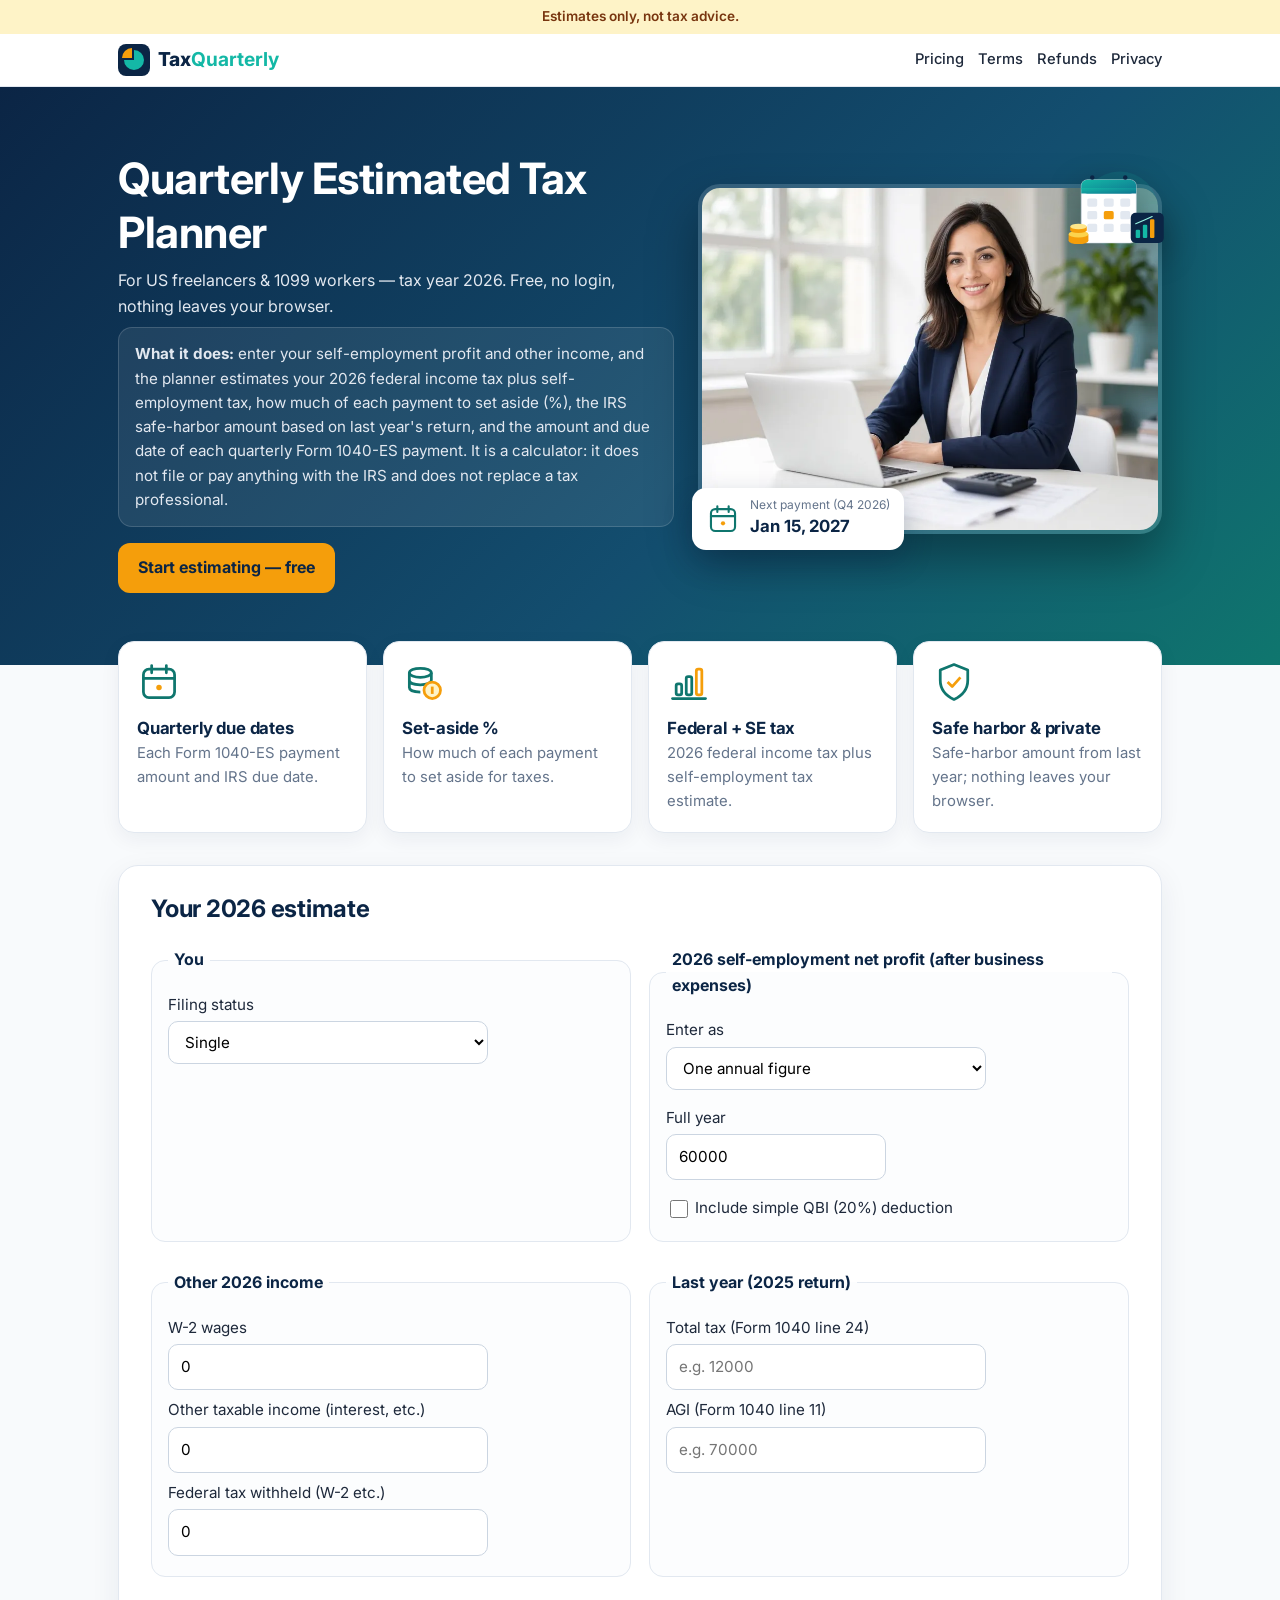
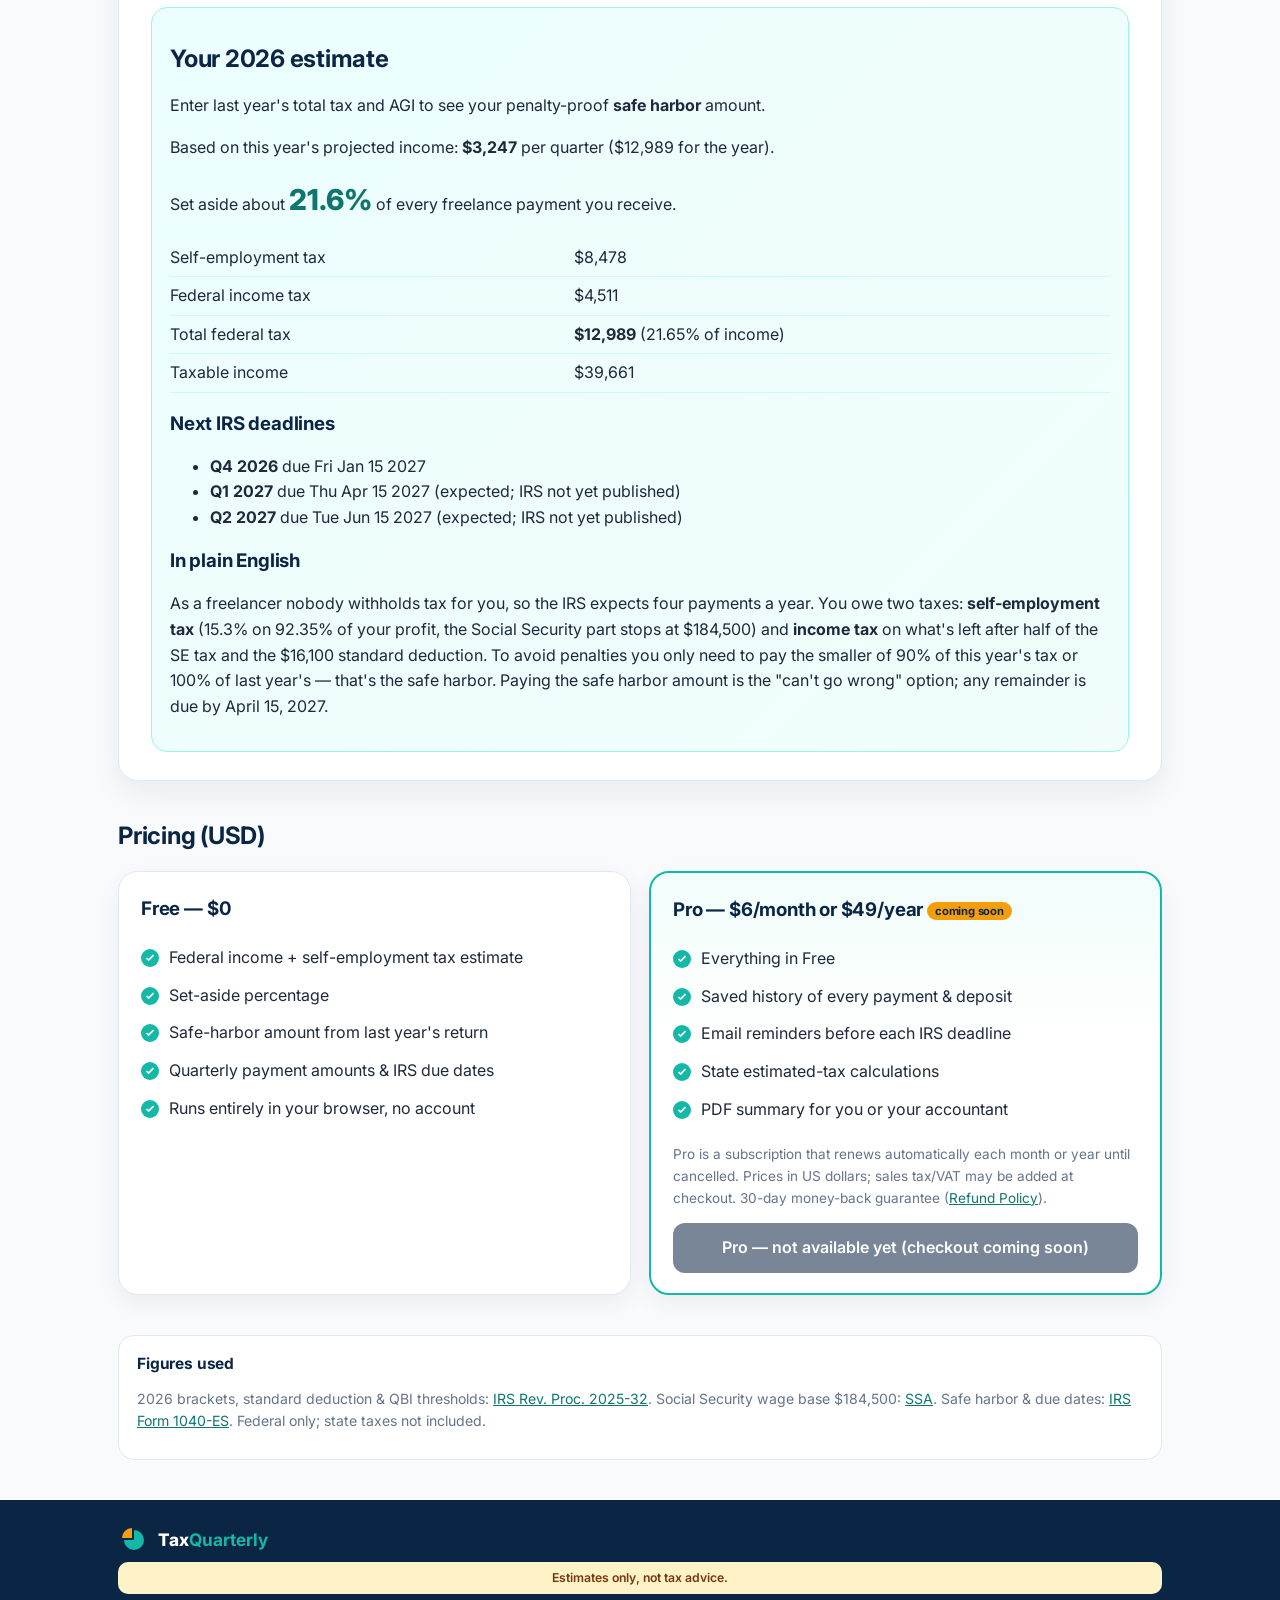
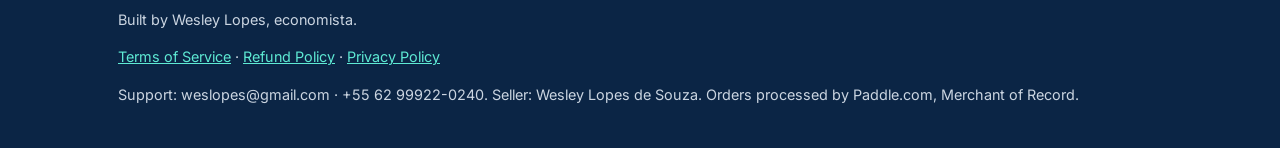
==== index.html @ a762ede9 "Publish Tax Quarterly site" ====
<!doctype html><html lang="en"><head><meta charset="utf-8"><meta name="viewport" content="width=device-width,initial-scale=1">
<title>Quarterly Estimated Tax Planner for Freelancers (2026)</title><link rel="icon" href="assets/favicon.svg" type="image/svg+xml"><link rel="preconnect" href="https://fonts.googleapis.com"><link href="https://fonts.googleapis.com/css2?family=Inter:wght@400;500;600;700;800&display=swap" rel="stylesheet"><link rel="stylesheet" href="style.css"></head><body>
<div class="disclaimer">Estimates only, not tax advice.</div>
<header class="site-head"><div class="wrap"><a class="brand" href="index.html"><img src="assets/logo.svg" alt="" width="32" height="32"><span>Tax<b>Quarterly</b></span></a><nav class="topnav"><a href="#pricing">Pricing</a><a href="terms.html">Terms</a><a href="refund.html">Refunds</a><a href="privacy.html">Privacy</a></nav></div></header>
<section class="hero"><div class="wrap"><div><h1>Quarterly Estimated Tax Planner</h1><p>For US freelancers &amp; 1099 workers — tax year 2026. Free, no login, nothing leaves your browser.</p>
<p class="what"><strong>What it does:</strong> enter your self-employment profit and other income, and the planner estimates your 2026 federal income tax plus self-employment tax, how much of each payment to set aside (%), the IRS safe-harbor amount based on last year's return, and the amount and due date of each quarterly Form 1040-ES payment. It is a calculator: it does not file or pay anything with the IRS and does not replace a tax professional.</p><a class="cta" href="#f">Start estimating — free</a></div><figure class="hero-media"><img class="photo" src="assets/hero-photo.webp" width="900" height="675" alt="Professional at a desk with a laptop and calculator planning quarterly taxes">
<div class="float-card"><img src="assets/i-calendar.svg" alt=""><div><small>Next payment (Q4 2026)</small><strong>Jan 15, 2027</strong></div></div>
<img class="mini" src="assets/hero.svg" alt=""></figure></div></section>
<div class="wrap"><div class="features">
<div class="feat"><img src="assets/i-calendar.svg" alt=""><h3>Quarterly due dates</h3><p>Each Form 1040-ES payment amount and IRS due date.</p></div>
<div class="feat"><img src="assets/i-coins.svg" alt=""><h3>Set-aside %</h3><p>How much of each payment to set aside for taxes.</p></div>
<div class="feat"><img src="assets/i-chart.svg" alt=""><h3>Federal + SE tax</h3><p>2026 federal income tax plus self-employment tax estimate.</p></div>
<div class="feat"><img src="assets/i-shield.svg" alt=""><h3>Safe harbor &amp; private</h3><p>Safe-harbor amount from last year; nothing leaves your browser.</p></div>
</div>
<main>
<div class="card"><h2 class="section-title" style="margin-top:0">Your 2026 estimate</h2>
<form id="f">
 <fieldset><legend>You</legend>
  <label>Filing status <select name="status"><option value="single">Single</option><option value="mfj">Married filing jointly</option><option value="mfs">Married filing separately</option><option value="hoh">Head of household</option></select></label>
 </fieldset>
 <fieldset><legend>2026 self-employment net profit (after business expenses)</legend>
  <label>Enter as <select name="mode"><option value="annual">One annual figure</option><option value="quarterly">By quarter</option><option value="monthly">By month</option></select></label>
  <div id="periods"></div>
  <label><input type="checkbox" name="useQbi"> Include simple QBI (20%) deduction</label>
 </fieldset>
 <fieldset><legend>Other 2026 income</legend>
  <label>W-2 wages <input name="w2Wages" type="number" min="0" value="0"></label>
  <label>Other taxable income (interest, etc.) <input name="otherIncome" type="number" min="0" value="0"></label>
  <label>Federal tax withheld (W-2 etc.) <input name="withholding" type="number" min="0" value="0"></label>
 </fieldset>
 <fieldset><legend>Last year (2025 return)</legend>
  <label>Total tax (Form 1040 line 24) <input name="priorYearTax" type="number" min="0" placeholder="e.g. 12000"></label>
  <label>AGI (Form 1040 line 11) <input name="priorYearAgi" type="number" min="0" placeholder="e.g. 70000"></label>
 </fieldset>
</form>
<section id="out" aria-live="polite"></section></div>
<section class="pro" id="pricing"><h2>Pricing (USD)</h2>
 <div class="plans"><div class="plan"><h3>Free — $0</h3><ul><li>Federal income + self-employment tax estimate</li><li>Set-aside percentage</li><li>Safe-harbor amount from last year's return</li><li>Quarterly payment amounts &amp; IRS due dates</li><li>Runs entirely in your browser, no account</li></ul></div>
 <div class="plan featured"><h3>Pro — $6/month or $49/year <span class="soon">coming soon</span></h3><ul><li>Everything in Free</li><li>Saved history of every payment &amp; deposit</li><li>Email reminders before each IRS deadline</li><li>State estimated-tax calculations</li><li>PDF summary for you or your accountant</li></ul>
 <p class="fine">Pro is a subscription that renews automatically each month or year until cancelled. Prices in US dollars; sales tax/VAT may be added at checkout. 30-day money-back guarantee (<a href="refund.html">Refund Policy</a>).</p>
 <button disabled aria-disabled="true">Pro — not available yet (checkout coming soon)</button></div></div></section>
<section class="sources"><h2>Figures used</h2><p>2026 brackets, standard deduction &amp; QBI thresholds: <a href="https://www.irs.gov/pub/irs-drop/rp-25-32.pdf">IRS Rev. Proc. 2025-32</a>. Social Security wage base $184,500: <a href="https://www.ssa.gov/news/en/cola/factsheets/2026.html">SSA</a>. Safe harbor &amp; due dates: <a href="https://www.irs.gov/pub/irs-pdf/f1040es.pdf">IRS Form 1040-ES</a>. Federal only; state taxes not included.</p></section>
</main></div>
<footer><div class="wrap"><a class="brand" href="index.html"><img src="assets/logo.svg" alt="" width="32" height="32"><span>Tax<b>Quarterly</b></span></a><div class="disclaimer">Estimates only, not tax advice.</div><p>Built by Wesley Lopes, economista.</p>
<p class="links"><a href="terms.html">Terms of Service</a> · <a href="refund.html">Refund Policy</a> · <a href="privacy.html">Privacy Policy</a></p>
<p>Support: weslopes@gmail.com · +55 62 99922-0240. Seller: Wesley Lopes de Souza. Orders processed by Paddle.com, Merchant of Record.</p></div></footer>
<script type="module" src="src/ui.js"></script></body></html>
---- style.css ----
:root{--navy:#0b2545;--teal:#0f766e;--teal2:#14b8a6;--amber:#f59e0b;--ink:#1e293b;--mut:#64748b;--line:#e2e8f0;--bg:#f8fafc}
*{box-sizing:border-box}html{scroll-behavior:smooth}
body{margin:0;font-family:Inter,system-ui,-apple-system,"Segoe UI",Roboto,sans-serif;color:var(--ink);background:var(--bg);line-height:1.6;font-size:16px}
a{color:var(--teal)}h1,h2,h3{color:var(--navy);line-height:1.25;letter-spacing:-.01em}
.wrap{max-width:1080px;margin:0 auto;padding:0 18px}
.disclaimer{background:#fef3c7;color:#78350f;text-align:center;font-weight:600;font-size:.85em;padding:6px 12px}
.site-head{background:#fff;border-bottom:1px solid var(--line);position:sticky;top:0;z-index:10}
.site-head .wrap{display:flex;align-items:center;justify-content:space-between;gap:12px;flex-wrap:wrap;padding-top:10px;padding-bottom:10px}
.brand{display:flex;align-items:center;gap:8px;font-weight:800;font-size:1.2em;color:var(--navy);text-decoration:none}.brand img{width:32px;height:32px}.brand b{color:var(--teal2)}
.topnav{display:flex;flex-wrap:wrap;gap:4px 14px;font-size:.92em}.topnav a{color:var(--ink);text-decoration:none;font-weight:500}.topnav a:hover{color:var(--teal)}
.hero{background:linear-gradient(135deg,var(--navy),#134e6f 60%,var(--teal));color:#e2e8f0}
.hero .wrap{display:grid;gap:24px;padding-top:36px;padding-bottom:40px;align-items:center}
.hero h1{color:#fff;font-size:2em;margin:.2em 0}.hero p{margin:.5em 0}.hero .what{background:rgba(255,255,255,.08);border:1px solid rgba(255,255,255,.15);border-radius:14px;padding:14px 16px;font-size:.95em}
.hero img{width:100%;max-width:420px;justify-self:center;filter:drop-shadow(0 20px 30px rgba(0,0,0,.25))}
.cta{display:inline-block;background:var(--amber);color:var(--navy);font-weight:700;padding:12px 20px;border-radius:12px;text-decoration:none;margin-top:8px}
.features{display:grid;grid-template-columns:repeat(auto-fit,minmax(220px,1fr));gap:16px;margin:-24px auto 32px;position:relative}
.feat{background:#fff;border:1px solid var(--line);border-radius:16px;padding:18px;box-shadow:0 6px 20px rgba(11,37,69,.06)}.feat img{width:44px;height:44px}.feat h3{margin:.4em 0 .2em;font-size:1.05em}.feat p{margin:0;color:var(--mut);font-size:.93em}
main{display:block}.card{background:#fff;border:1px solid var(--line);border-radius:20px;padding:20px;box-shadow:0 10px 30px rgba(11,37,69,.07);margin:24px 0}
.section-title{font-size:1.5em;margin:1.2em 0 .4em}
fieldset{border:1px solid var(--line);border-radius:14px;margin:14px 0;padding:12px 16px;background:#fcfdfe}legend{font-weight:700;color:var(--navy);padding:0 6px}
label{display:block;margin:8px 0;font-size:.95em}
input[type=number],select{display:block;width:100%;max-width:320px;margin-top:4px;padding:10px 12px;border:1px solid #cbd5e1;border-radius:10px;font:inherit;background:#fff}
input:focus,select:focus{outline:3px solid rgba(20,184,166,.3);border-color:var(--teal2)}
input[type=checkbox]{accent-color:var(--teal);width:18px;height:18px;vertical-align:middle}
#periods{display:grid;grid-template-columns:repeat(auto-fill,minmax(150px,1fr));gap:6px}
#out{background:linear-gradient(135deg,#ecfeff,#f0fdfa);border:1px solid #99f6e4;border-radius:16px;padding:16px 18px;margin-top:16px;overflow-x:auto}
.big{font-size:1.8em;font-weight:800;color:var(--teal)}table{border-collapse:collapse;width:100%}td{padding:6px 12px 6px 0;border-bottom:1px solid #ccfbf1}
.pro{margin:40px 0}.plans{display:grid;grid-template-columns:repeat(auto-fit,minmax(280px,1fr));gap:18px}
.plan{background:#fff;border:1px solid var(--line);border-radius:20px;padding:6px 22px 20px;box-shadow:0 8px 24px rgba(11,37,69,.06)}
.plan.featured{border:2px solid var(--teal2);background:linear-gradient(180deg,#f0fdfa,#fff 40%)}
.plan ul{padding:0;list-style:none}.plan li{padding:6px 0 6px 28px;position:relative}.plan li:before{content:"";position:absolute;left:0;top:10px;width:18px;height:18px;border-radius:50%;background:var(--teal2) url("data:image/svg+xml,%3Csvg xmlns='http://www.w3.org/2000/svg' viewBox='0 0 20 20'%3E%3Cpath d='M5 10l3 3 7-7' stroke='white' stroke-width='2.5' fill='none'/%3E%3C/svg%3E") center/14px no-repeat}
.soon{font-size:.6em;background:var(--amber);color:var(--navy);padding:2px 8px;border-radius:999px;vertical-align:middle}
.fine{font-size:.85em;color:var(--mut)}button{font:inherit;width:100%;padding:12px;border-radius:12px;border:0;background:var(--navy);color:#fff;font-weight:600}button[disabled]{opacity:.55;cursor:not-allowed}
.sources{font-size:.88em;color:var(--mut);background:#fff;border:1px solid var(--line);border-radius:16px;padding:6px 18px 12px;margin-bottom:32px}.sources h2{font-size:1.1em}
footer{background:var(--navy);color:#cbd5e1;font-size:.9em;margin-top:40px}footer .wrap{padding-top:24px;padding-bottom:28px}footer a{color:#5eead4}footer .disclaimer{border-radius:10px;margin-bottom:12px}
footer .brand{color:#fff;margin-bottom:6px}
.legal{max-width:780px;margin:28px auto;background:#fff;border:1px solid var(--line);border-radius:20px;padding:8px 22px 24px;box-shadow:0 10px 30px rgba(11,37,69,.06)}
.legal h1{font-size:1.8em;border-bottom:3px solid var(--teal2);padding-bottom:8px;display:inline-block}.legal h2{font-size:1.1em;margin-top:1.4em;color:var(--teal)}
@media(min-width:820px){.hero .wrap{grid-template-columns:1.2fr 1fr;padding-top:56px;padding-bottom:72px}.hero h1{font-size:2.7em}.card{padding:28px 32px}form{display:grid;grid-template-columns:1fr 1fr;gap:0 18px}}
@media(max-width:480px){.legal{margin:16px 12px;padding:4px 16px 18px}}
.hero-media{position:relative;margin:0 0 18px;justify-self:center;width:100%;max-width:520px}
.hero-media .photo{display:block;width:100%;height:auto;border-radius:22px;box-shadow:0 24px 50px rgba(0,0,0,.35);border:4px solid rgba(255,255,255,.15);max-width:none;filter:none}
.float-card{position:absolute;left:-6px;bottom:-16px;display:flex;align-items:center;gap:10px;background:#fff;color:var(--navy);border-radius:14px;padding:10px 14px;box-shadow:0 12px 28px rgba(11,37,69,.3)}
.float-card img{width:34px;height:34px;filter:none}.float-card small{display:block;color:var(--mut);font-size:.75em;line-height:1.2}.float-card strong{font-size:1.05em}
.hero-media .mini{position:absolute;right:-10px;top:-18px;width:110px;filter:drop-shadow(0 10px 16px rgba(0,0,0,.3))}
@media(max-width:480px){.hero-media .mini{width:80px;right:-4px}.float-card{left:8px}}
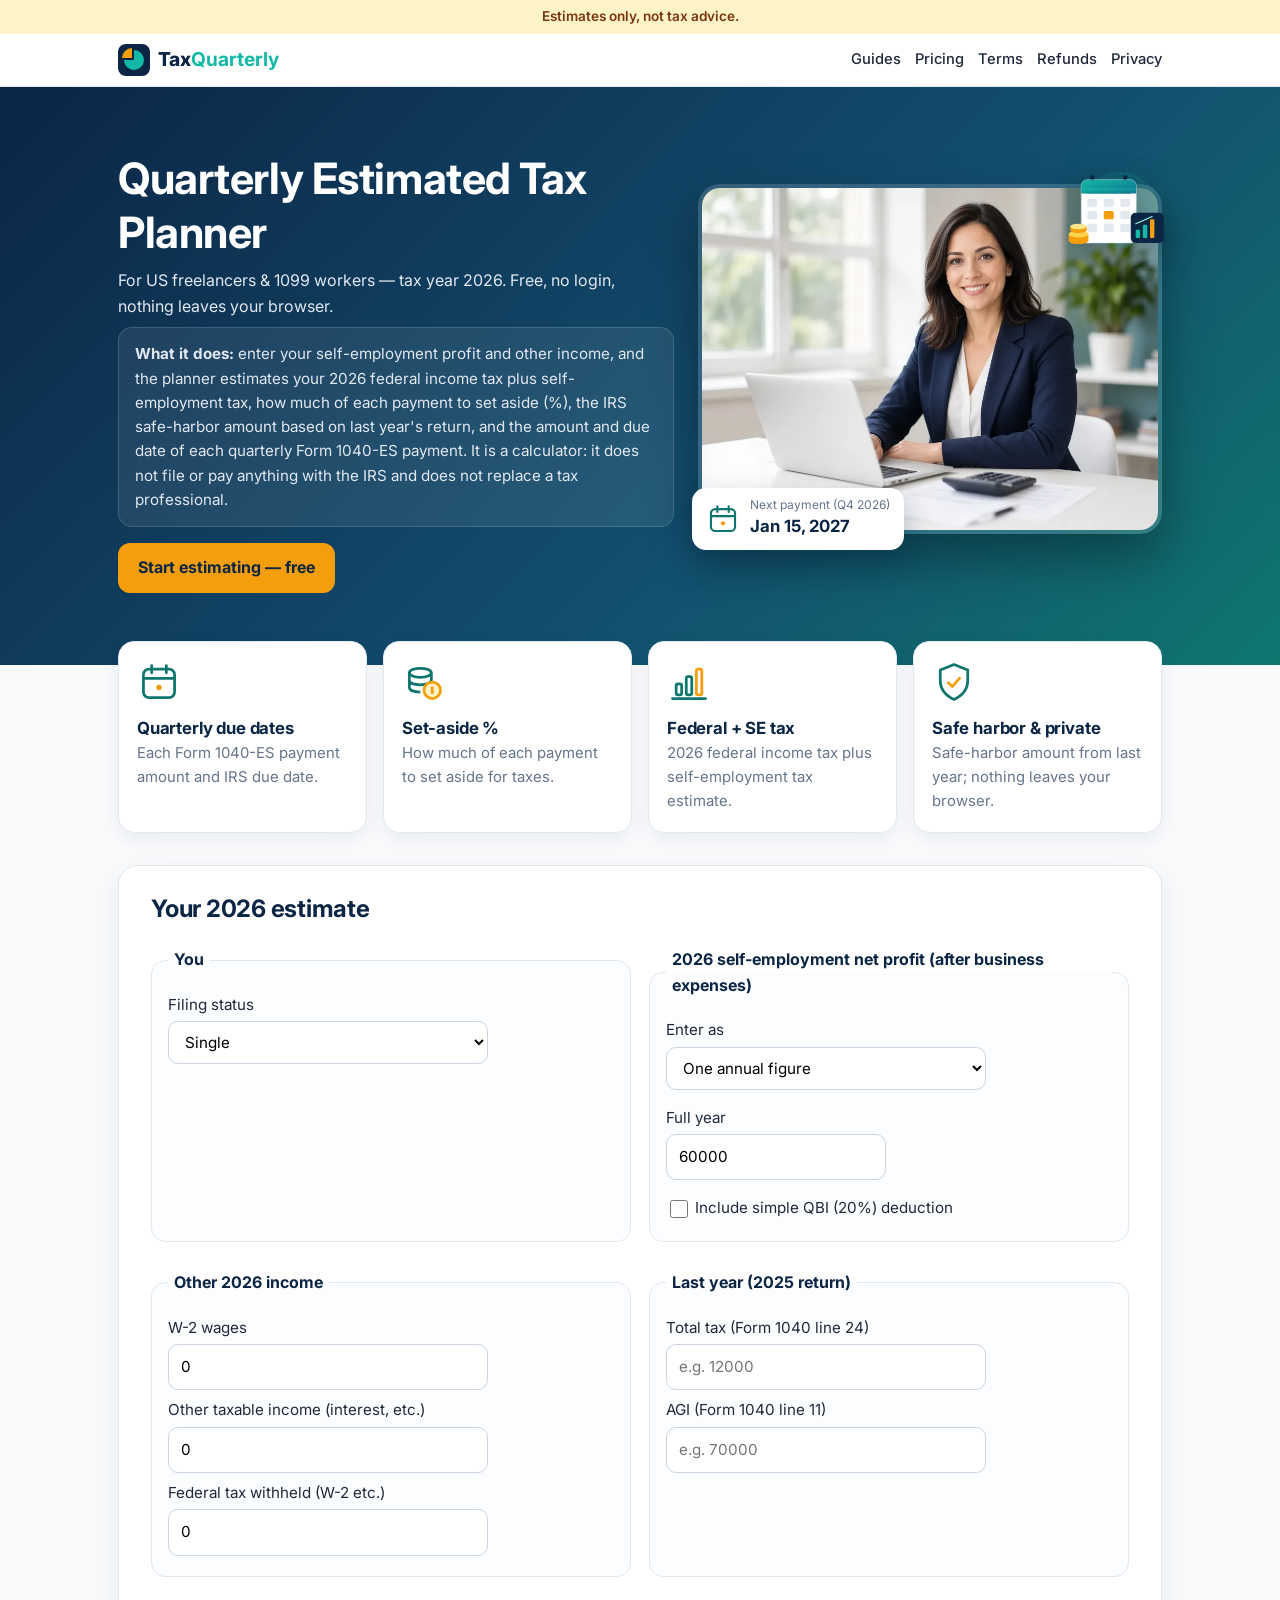
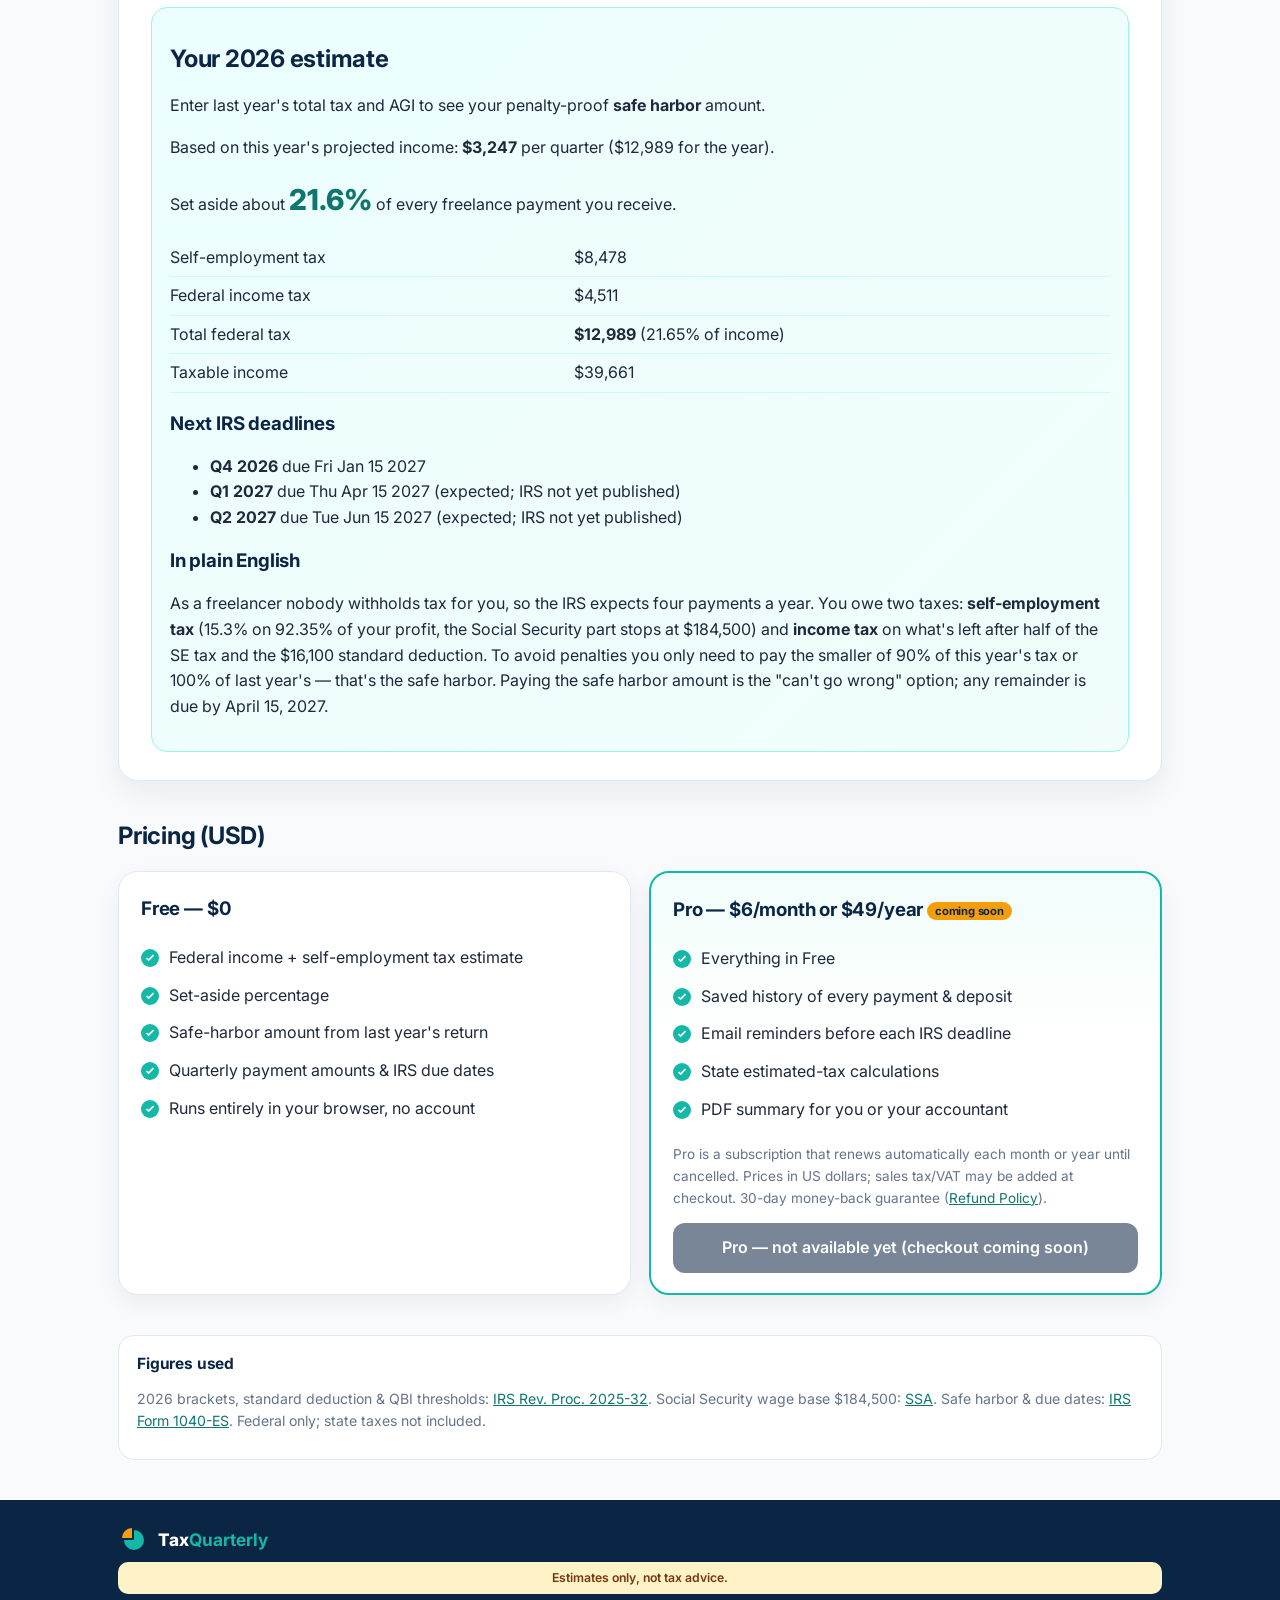
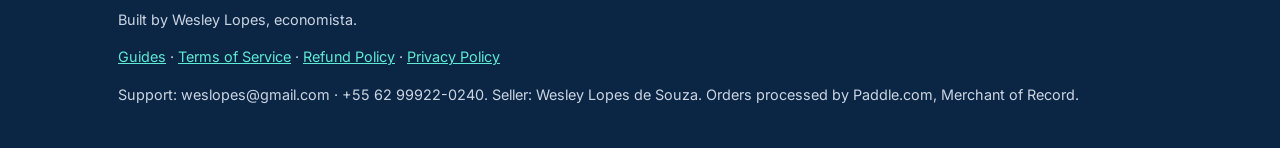
==== commit 536d3cc0: "Add guides section, sitemap and robots.txt" ====
--- a/index.html
+++ b/index.html
@@ -1,7 +1,7 @@
 <!doctype html><html lang="en"><head><meta charset="utf-8"><meta name="viewport" content="width=device-width,initial-scale=1">
 <title>Quarterly Estimated Tax Planner for Freelancers (2026)</title><link rel="icon" href="assets/favicon.svg" type="image/svg+xml"><link rel="preconnect" href="https://fonts.googleapis.com"><link href="https://fonts.googleapis.com/css2?family=Inter:wght@400;500;600;700;800&display=swap" rel="stylesheet"><link rel="stylesheet" href="style.css"></head><body>
 <div class="disclaimer">Estimates only, not tax advice.</div>
-<header class="site-head"><div class="wrap"><a class="brand" href="index.html"><img src="assets/logo.svg" alt="" width="32" height="32"><span>Tax<b>Quarterly</b></span></a><nav class="topnav"><a href="#pricing">Pricing</a><a href="terms.html">Terms</a><a href="refund.html">Refunds</a><a href="privacy.html">Privacy</a></nav></div></header>
+<header class="site-head"><div class="wrap"><a class="brand" href="index.html"><img src="assets/logo.svg" alt="" width="32" height="32"><span>Tax<b>Quarterly</b></span></a><nav class="topnav"><a href="guides/">Guides</a><a href="#pricing">Pricing</a><a href="terms.html">Terms</a><a href="refund.html">Refunds</a><a href="privacy.html">Privacy</a></nav></div></header>
 <section class="hero"><div class="wrap"><div><h1>Quarterly Estimated Tax Planner</h1><p>For US freelancers &amp; 1099 workers — tax year 2026. Free, no login, nothing leaves your browser.</p>
 <p class="what"><strong>What it does:</strong> enter your self-employment profit and other income, and the planner estimates your 2026 federal income tax plus self-employment tax, how much of each payment to set aside (%), the IRS safe-harbor amount based on last year's return, and the amount and due date of each quarterly Form 1040-ES payment. It is a calculator: it does not file or pay anything with the IRS and does not replace a tax professional.</p><a class="cta" href="#f">Start estimating — free</a></div><figure class="hero-media"><img class="photo" src="assets/hero-photo.webp" width="900" height="675" alt="Professional at a desk with a laptop and calculator planning quarterly taxes">
 <div class="float-card"><img src="assets/i-calendar.svg" alt=""><div><small>Next payment (Q4 2026)</small><strong>Jan 15, 2027</strong></div></div>
@@ -42,6 +42,6 @@
 <section class="sources"><h2>Figures used</h2><p>2026 brackets, standard deduction &amp; QBI thresholds: <a href="https://www.irs.gov/pub/irs-drop/rp-25-32.pdf">IRS Rev. Proc. 2025-32</a>. Social Security wage base $184,500: <a href="https://www.ssa.gov/news/en/cola/factsheets/2026.html">SSA</a>. Safe harbor &amp; due dates: <a href="https://www.irs.gov/pub/irs-pdf/f1040es.pdf">IRS Form 1040-ES</a>. Federal only; state taxes not included.</p></section>
 </main></div>
 <footer><div class="wrap"><a class="brand" href="index.html"><img src="assets/logo.svg" alt="" width="32" height="32"><span>Tax<b>Quarterly</b></span></a><div class="disclaimer">Estimates only, not tax advice.</div><p>Built by Wesley Lopes, economista.</p>
-<p class="links"><a href="terms.html">Terms of Service</a> · <a href="refund.html">Refund Policy</a> · <a href="privacy.html">Privacy Policy</a></p>
+<p class="links"><a href="guides/">Guides</a> · <a href="terms.html">Terms of Service</a> · <a href="refund.html">Refund Policy</a> · <a href="privacy.html">Privacy Policy</a></p>
 <p>Support: weslopes@gmail.com · +55 62 99922-0240. Seller: Wesley Lopes de Souza. Orders processed by Paddle.com, Merchant of Record.</p></div></footer>
 <script type="module" src="src/ui.js"></script></body></html>
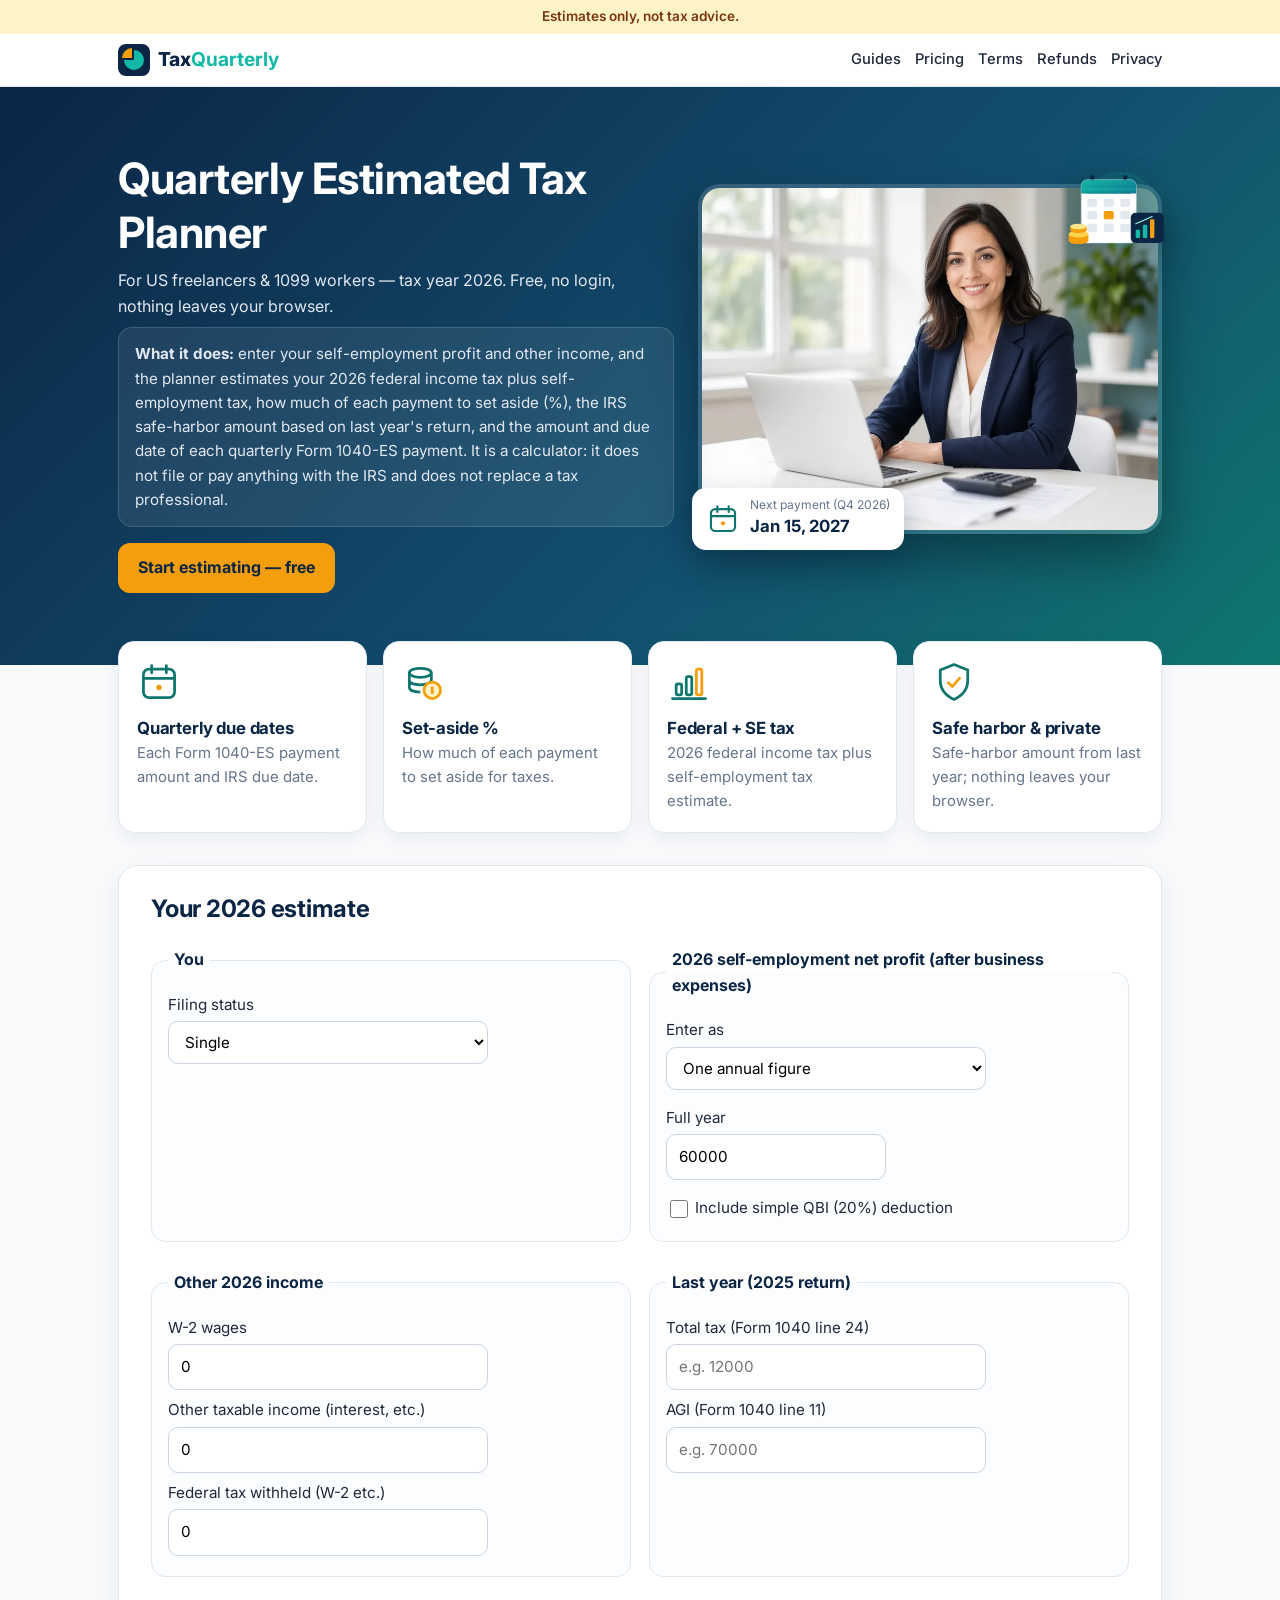
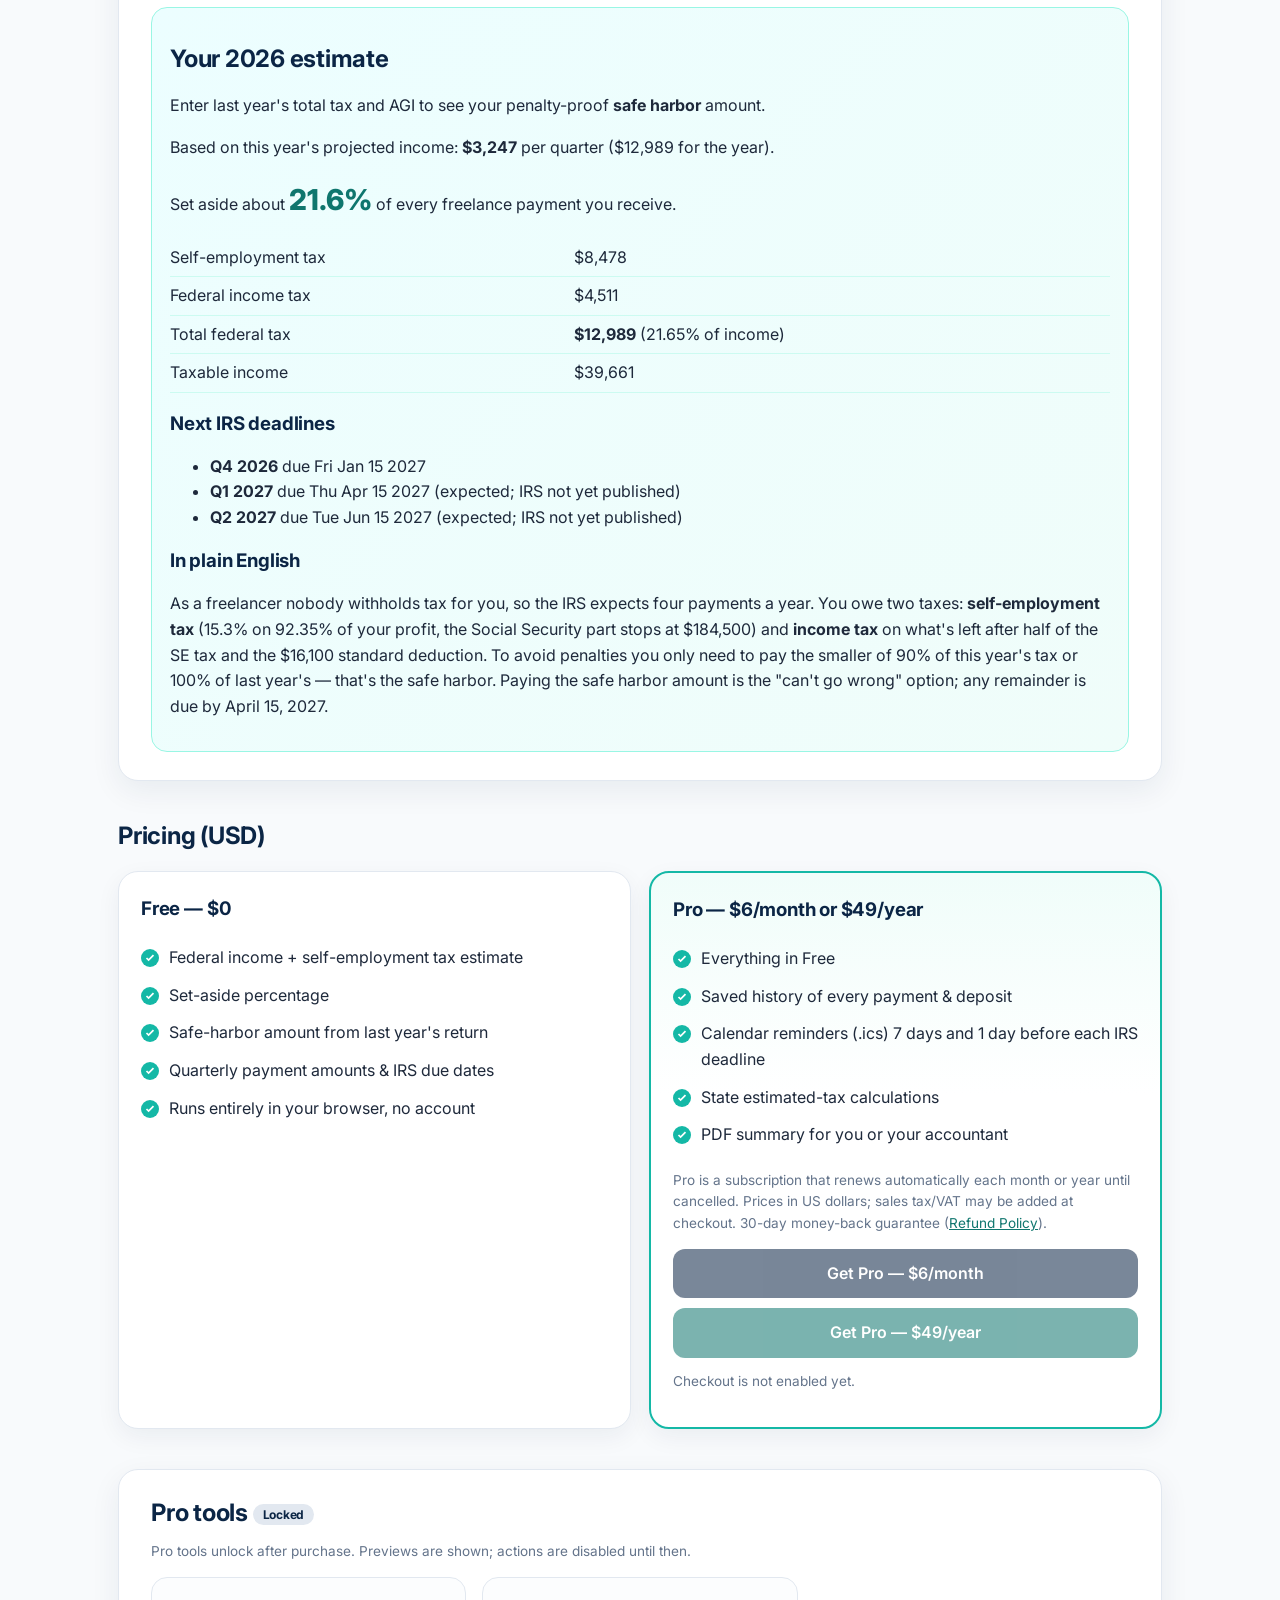
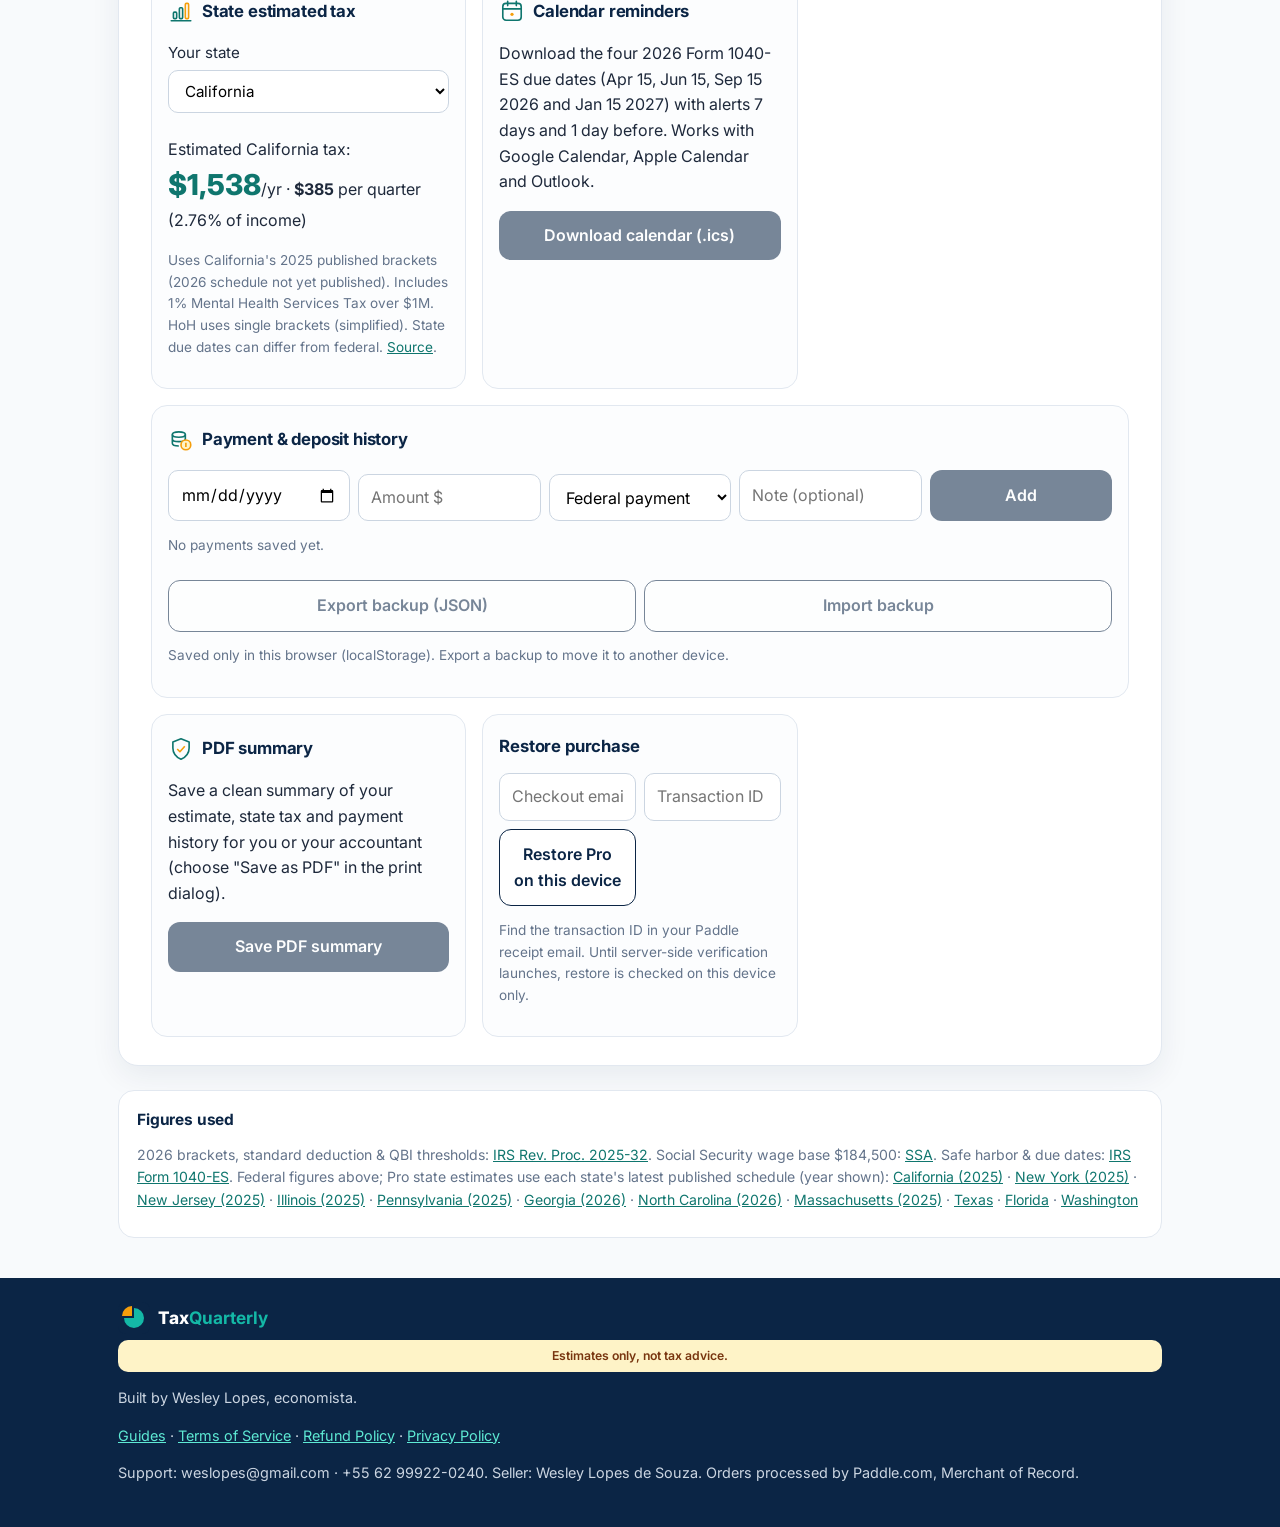
==== commit 64cad4e9: "Pro plan: Paddle checkout, history, reminders, state tax, PDF" ====
--- a/index.html
+++ b/index.html
@@ -36,12 +36,31 @@
 <section id="out" aria-live="polite"></section></div>
 <section class="pro" id="pricing"><h2>Pricing (USD)</h2>
  <div class="plans"><div class="plan"><h3>Free — $0</h3><ul><li>Federal income + self-employment tax estimate</li><li>Set-aside percentage</li><li>Safe-harbor amount from last year's return</li><li>Quarterly payment amounts &amp; IRS due dates</li><li>Runs entirely in your browser, no account</li></ul></div>
- <div class="plan featured"><h3>Pro — $6/month or $49/year <span class="soon">coming soon</span></h3><ul><li>Everything in Free</li><li>Saved history of every payment &amp; deposit</li><li>Email reminders before each IRS deadline</li><li>State estimated-tax calculations</li><li>PDF summary for you or your accountant</li></ul>
+ <div class="plan featured"><h3>Pro — $6/month or $49/year</h3><ul><li>Everything in Free</li><li>Saved history of every payment &amp; deposit</li><li>Calendar reminders (.ics) 7 days and 1 day before each IRS deadline</li><li>State estimated-tax calculations</li><li>PDF summary for you or your accountant</li></ul>
  <p class="fine">Pro is a subscription that renews automatically each month or year until cancelled. Prices in US dollars; sales tax/VAT may be added at checkout. 30-day money-back guarantee (<a href="refund.html">Refund Policy</a>).</p>
- <button disabled aria-disabled="true">Pro — not available yet (checkout coming soon)</button></div></div></section>
-<section class="sources"><h2>Figures used</h2><p>2026 brackets, standard deduction &amp; QBI thresholds: <a href="https://www.irs.gov/pub/irs-drop/rp-25-32.pdf">IRS Rev. Proc. 2025-32</a>. Social Security wage base $184,500: <a href="https://www.ssa.gov/news/en/cola/factsheets/2026.html">SSA</a>. Safe harbor &amp; due dates: <a href="https://www.irs.gov/pub/irs-pdf/f1040es.pdf">IRS Form 1040-ES</a>. Federal only; state taxes not included.</p></section>
+ <div class="buy"><button class="buy-btn" data-plan="monthly" disabled>Get Pro — $6/month</button><button class="buy-btn alt" data-plan="yearly" disabled>Get Pro — $49/year</button></div>
+ <p class="fine" id="buy-status">Checkout is not enabled yet.</p></div></div></section>
+<section class="card pro-app" id="pro"><h2 class="section-title" style="margin-top:0">Pro tools <span class="badge" id="pro-badge">Locked</span></h2>
+ <p class="fine" id="pro-lock-msg">Pro tools unlock after purchase. Previews are shown, actions are disabled until then.</p>
+ <div class="pro-grid">
+  <div class="tool"><h3><img src="assets/i-chart.svg" alt=""> State estimated tax</h3>
+   <label>Your state <select id="state-sel"></select></label><div id="state-out" class="tool-out"></div></div>
+  <div class="tool"><h3><img src="assets/i-calendar.svg" alt=""> Calendar reminders</h3>
+   <p>Download the four 2026 Form 1040-ES due dates (Apr 15, Jun 15, Sep 15 2026 and Jan 15 2027) with alerts 7 days and 1 day before. Works with Google Calendar, Apple Calendar and Outlook.</p>
+   <button id="ics-btn" class="pro-only">Download calendar (.ics)</button></div>
+  <div class="tool wide"><h3><img src="assets/i-coins.svg" alt=""> Payment &amp; deposit history</h3>
+   <form id="hist-form" class="hist-form"><input type="date" name="date" required aria-label="Date"><input type="number" name="amount" min="0" step="0.01" placeholder="Amount $" required aria-label="Amount"><select name="kind" aria-label="Type"><option value="federal">Federal payment</option><option value="state">State payment</option><option value="deposit">Set-aside deposit</option></select><input name="note" placeholder="Note (optional)" aria-label="Note"><button class="pro-only">Add</button></form>
+   <div id="hist-out" class="tool-out"></div>
+   <div class="row"><button id="exp-btn" class="pro-only ghost">Export backup (JSON)</button><button id="imp-btn" class="pro-only ghost">Import backup</button><input type="file" id="imp-file" accept="application/json,.json" hidden></div>
+   <p class="fine">Saved only in this browser (localStorage). Export a backup to move it to another device.</p></div>
+  <div class="tool"><h3><img src="assets/i-shield.svg" alt=""> PDF summary</h3><p>Save a clean summary of your estimate, state tax and payment history for you or your accountant (choose "Save as PDF" in the print dialog).</p><button id="pdf-btn" class="pro-only">Save PDF summary</button></div>
+  <div class="tool"><h3>Restore purchase</h3><form id="restore-form"><input type="email" name="email" placeholder="Checkout email" required aria-label="Email"><input name="txn" placeholder="Transaction ID (txn_…)" required aria-label="Transaction ID"><button class="ghost">Restore Pro on this device</button></form><p class="fine" id="restore-msg">Find the transaction ID in your Paddle receipt email. Until server-side verification launches, restore is checked on this device only.</p></div>
+ </div></section>
+
+<section class="sources"><h2>Figures used</h2><p>2026 brackets, standard deduction &amp; QBI thresholds: <a href="https://www.irs.gov/pub/irs-drop/rp-25-32.pdf">IRS Rev. Proc. 2025-32</a>. Social Security wage base $184,500: <a href="https://www.ssa.gov/news/en/cola/factsheets/2026.html">SSA</a>. Safe harbor &amp; due dates: <a href="https://www.irs.gov/pub/irs-pdf/f1040es.pdf">IRS Form 1040-ES</a>. Federal figures above; Pro state estimates use each state's latest published schedule (year shown): <span id="state-sources"></span></p></section>
+<section id="print-summary" aria-hidden="true"></section>
 </main></div>
 <footer><div class="wrap"><a class="brand" href="index.html"><img src="assets/logo.svg" alt="" width="32" height="32"><span>Tax<b>Quarterly</b></span></a><div class="disclaimer">Estimates only, not tax advice.</div><p>Built by Wesley Lopes, economista.</p>
 <p class="links"><a href="guides/">Guides</a> · <a href="terms.html">Terms of Service</a> · <a href="refund.html">Refund Policy</a> · <a href="privacy.html">Privacy Policy</a></p>
 <p>Support: weslopes@gmail.com · +55 62 99922-0240. Seller: Wesley Lopes de Souza. Orders processed by Paddle.com, Merchant of Record.</p></div></footer>
-<script type="module" src="src/ui.js"></script></body></html>
+<script type="module" src="src/ui.js"></script><script type="module" src="src/pro.js"></script></body></html>
--- a/style.css
+++ b/style.css
@@ -44,3 +44,11 @@
 .float-card img{width:34px;height:34px;filter:none}.float-card small{display:block;color:var(--mut);font-size:.75em;line-height:1.2}.float-card strong{font-size:1.05em}
 .hero-media .mini{position:absolute;right:-10px;top:-18px;width:110px;filter:drop-shadow(0 10px 16px rgba(0,0,0,.3))}
 @media(max-width:480px){.hero-media .mini{width:80px;right:-4px}.float-card{left:8px}}
+.buy{display:grid;gap:10px}.buy-btn.alt{background:var(--teal)}
+.badge{font-size:.5em;background:#e2e8f0;color:var(--navy);padding:3px 10px;border-radius:999px;vertical-align:middle}.badge.on{background:var(--teal2);color:#fff}
+.pro-grid{display:grid;grid-template-columns:repeat(auto-fit,minmax(280px,1fr));gap:16px}.tool{border:1px solid var(--line);border-radius:16px;padding:4px 16px 16px;background:#fcfdfe}.tool.wide{grid-column:1/-1}
+.tool h3{display:flex;align-items:center;gap:8px;font-size:1.05em}.tool h3 img{width:26px;height:26px}.tool-out{overflow-x:auto}.tool table th{text-align:left;font-size:.85em;color:var(--mut)}
+.hist-form,#restore-form{display:grid;grid-template-columns:repeat(auto-fit,minmax(130px,1fr));gap:8px}.tool input:not([type=checkbox]){padding:10px 12px;border:1px solid #cbd5e1;border-radius:10px;font:inherit;width:100%;box-sizing:border-box}
+.row{display:flex;gap:8px;margin-top:10px}button.ghost{background:#fff;color:var(--navy);border:1px solid var(--navy)}button.x{width:auto;padding:2px 10px;background:#fee2e2;color:#991b1b}
+#print-summary{display:none}
+@media print{body>*:not(#print-summary){display:none!important}#print-summary{display:block!important;color:#000;font:11pt/1.4 Inter,Arial,sans-serif}#print-summary table{width:100%}#print-summary td{border-bottom:1px solid #ddd;padding:4px}}
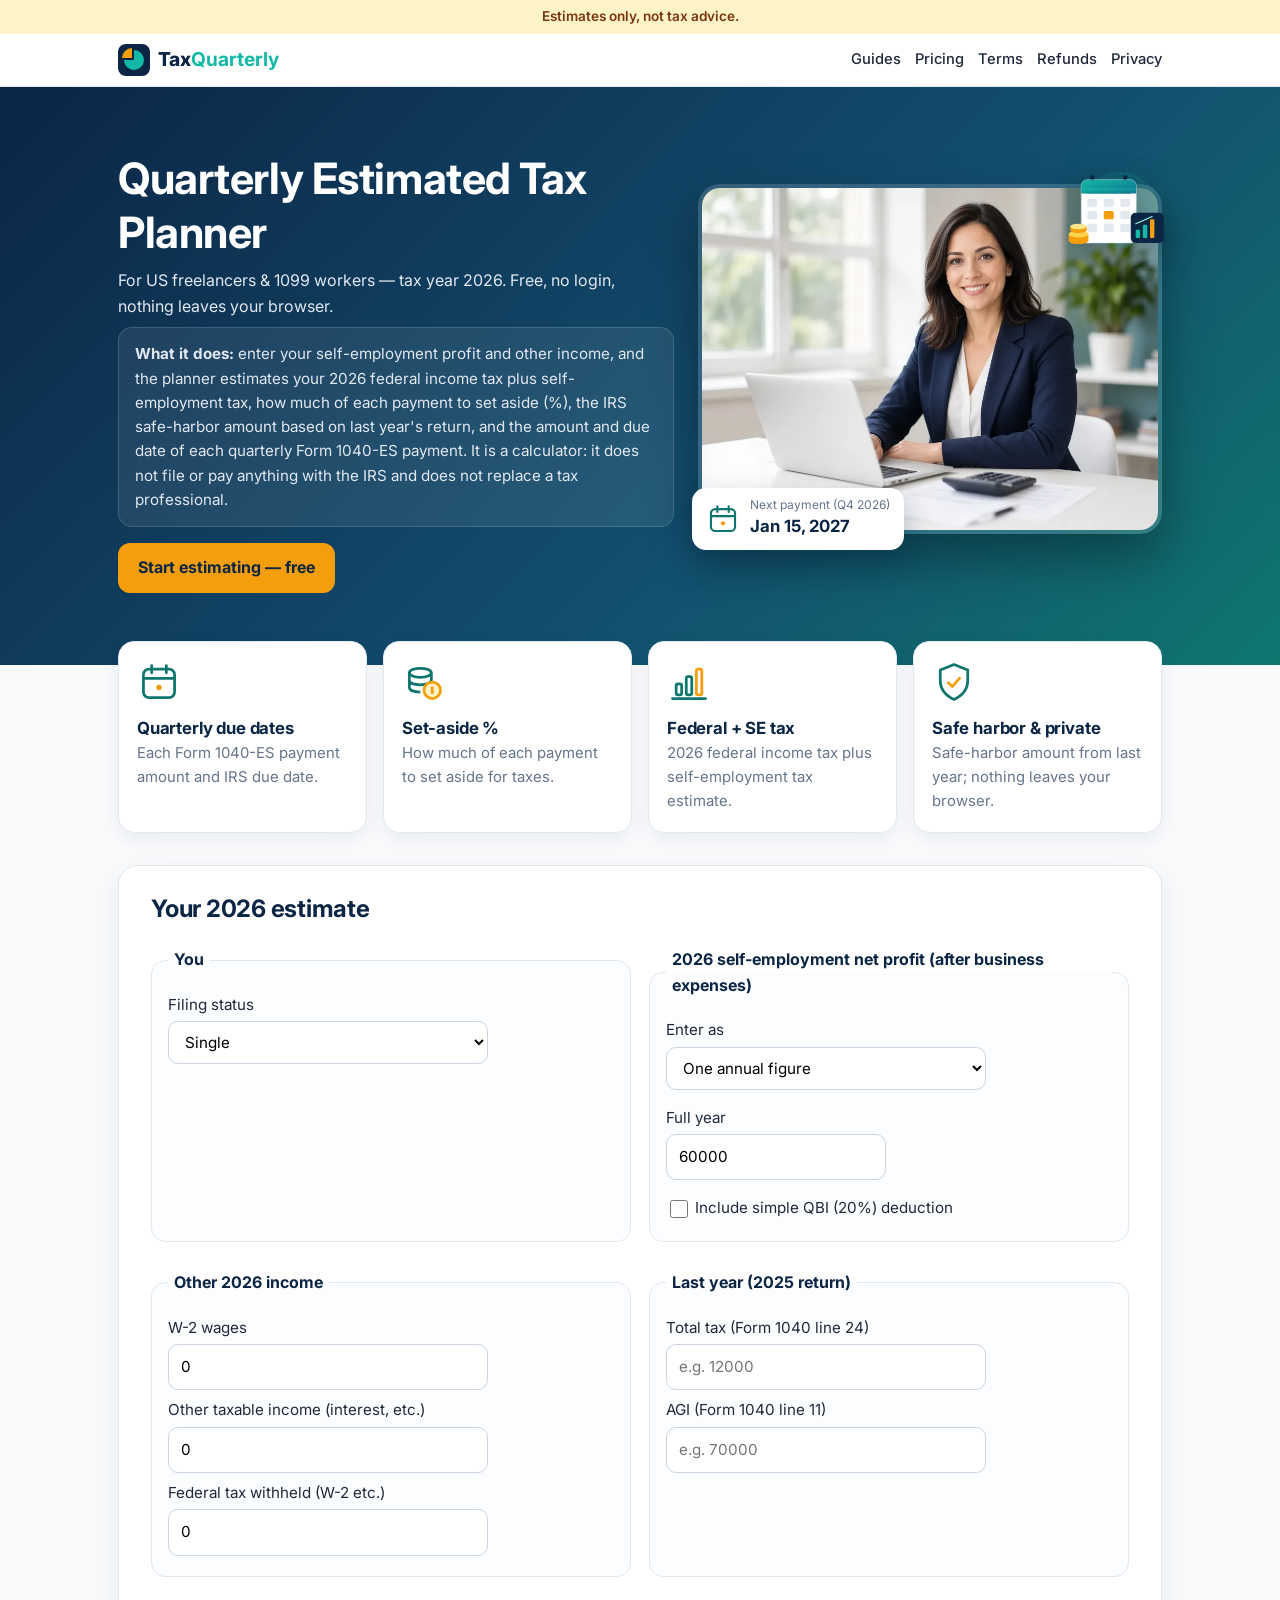
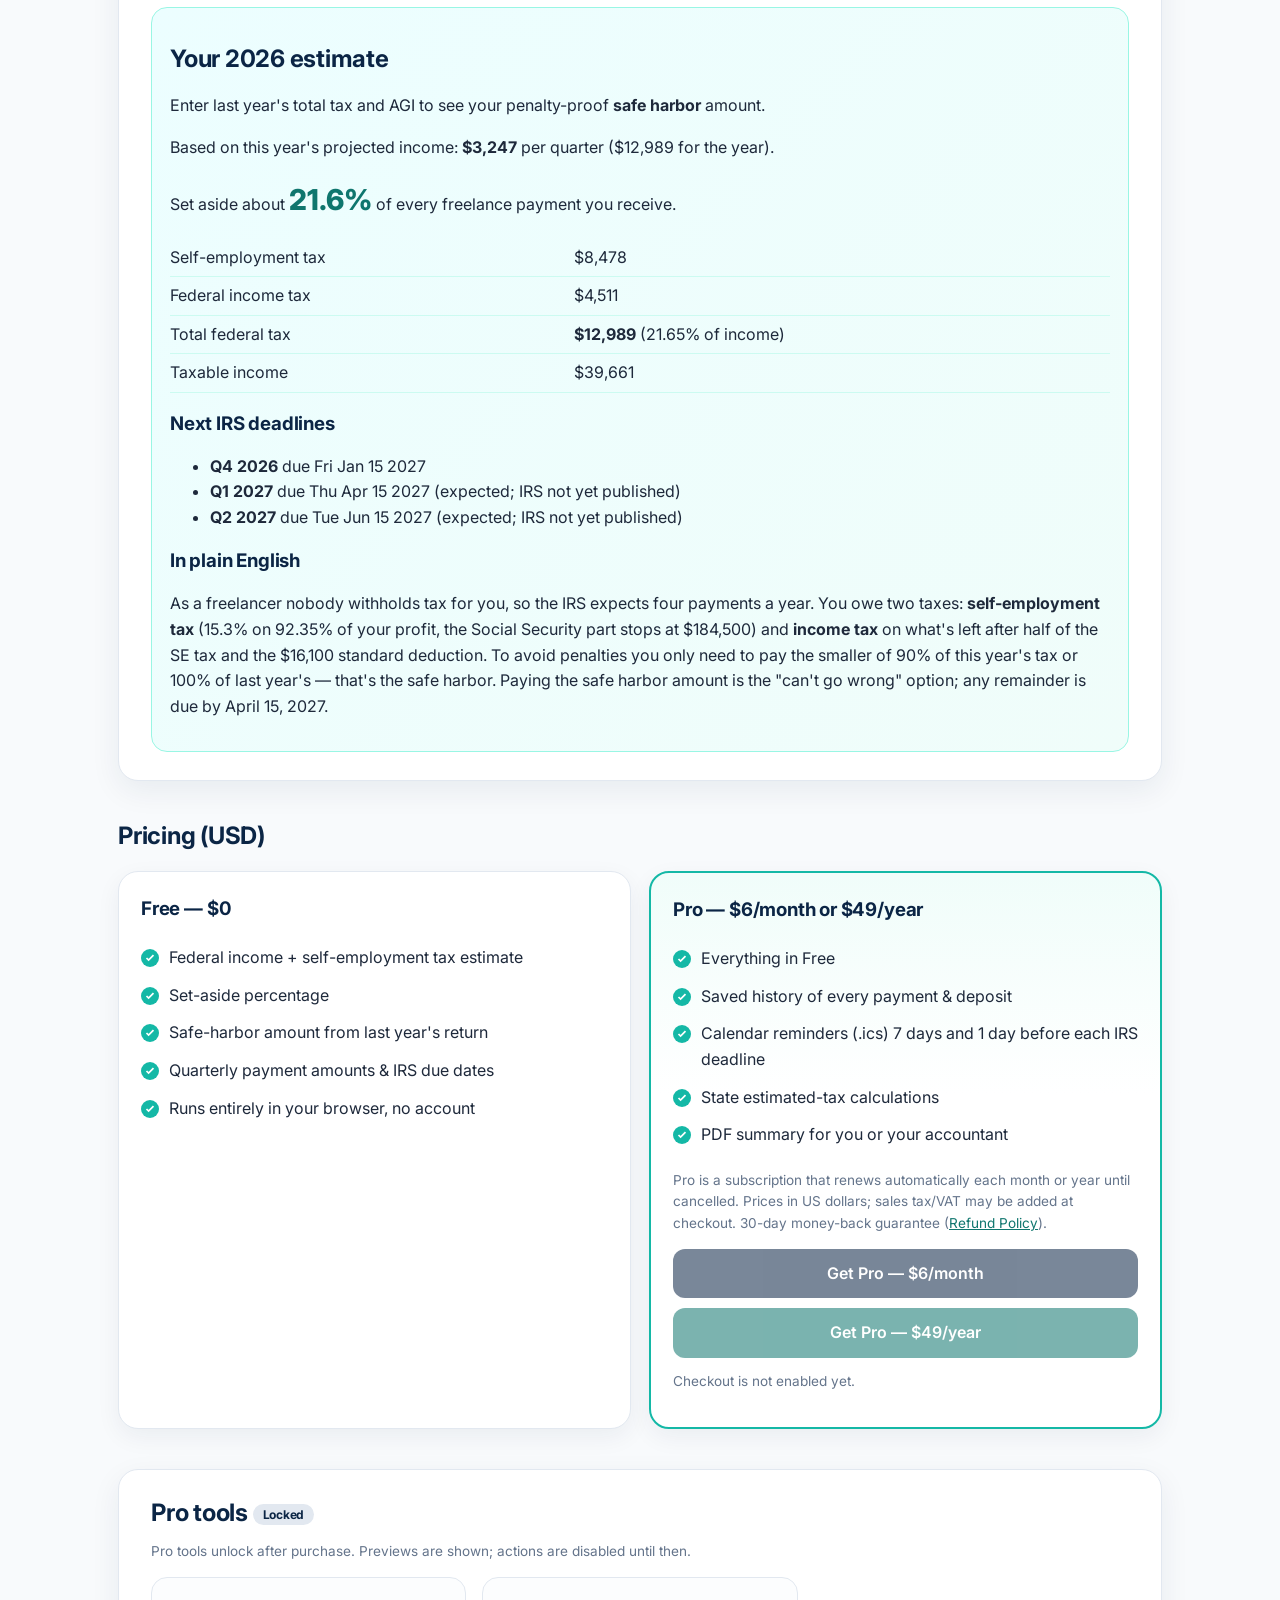
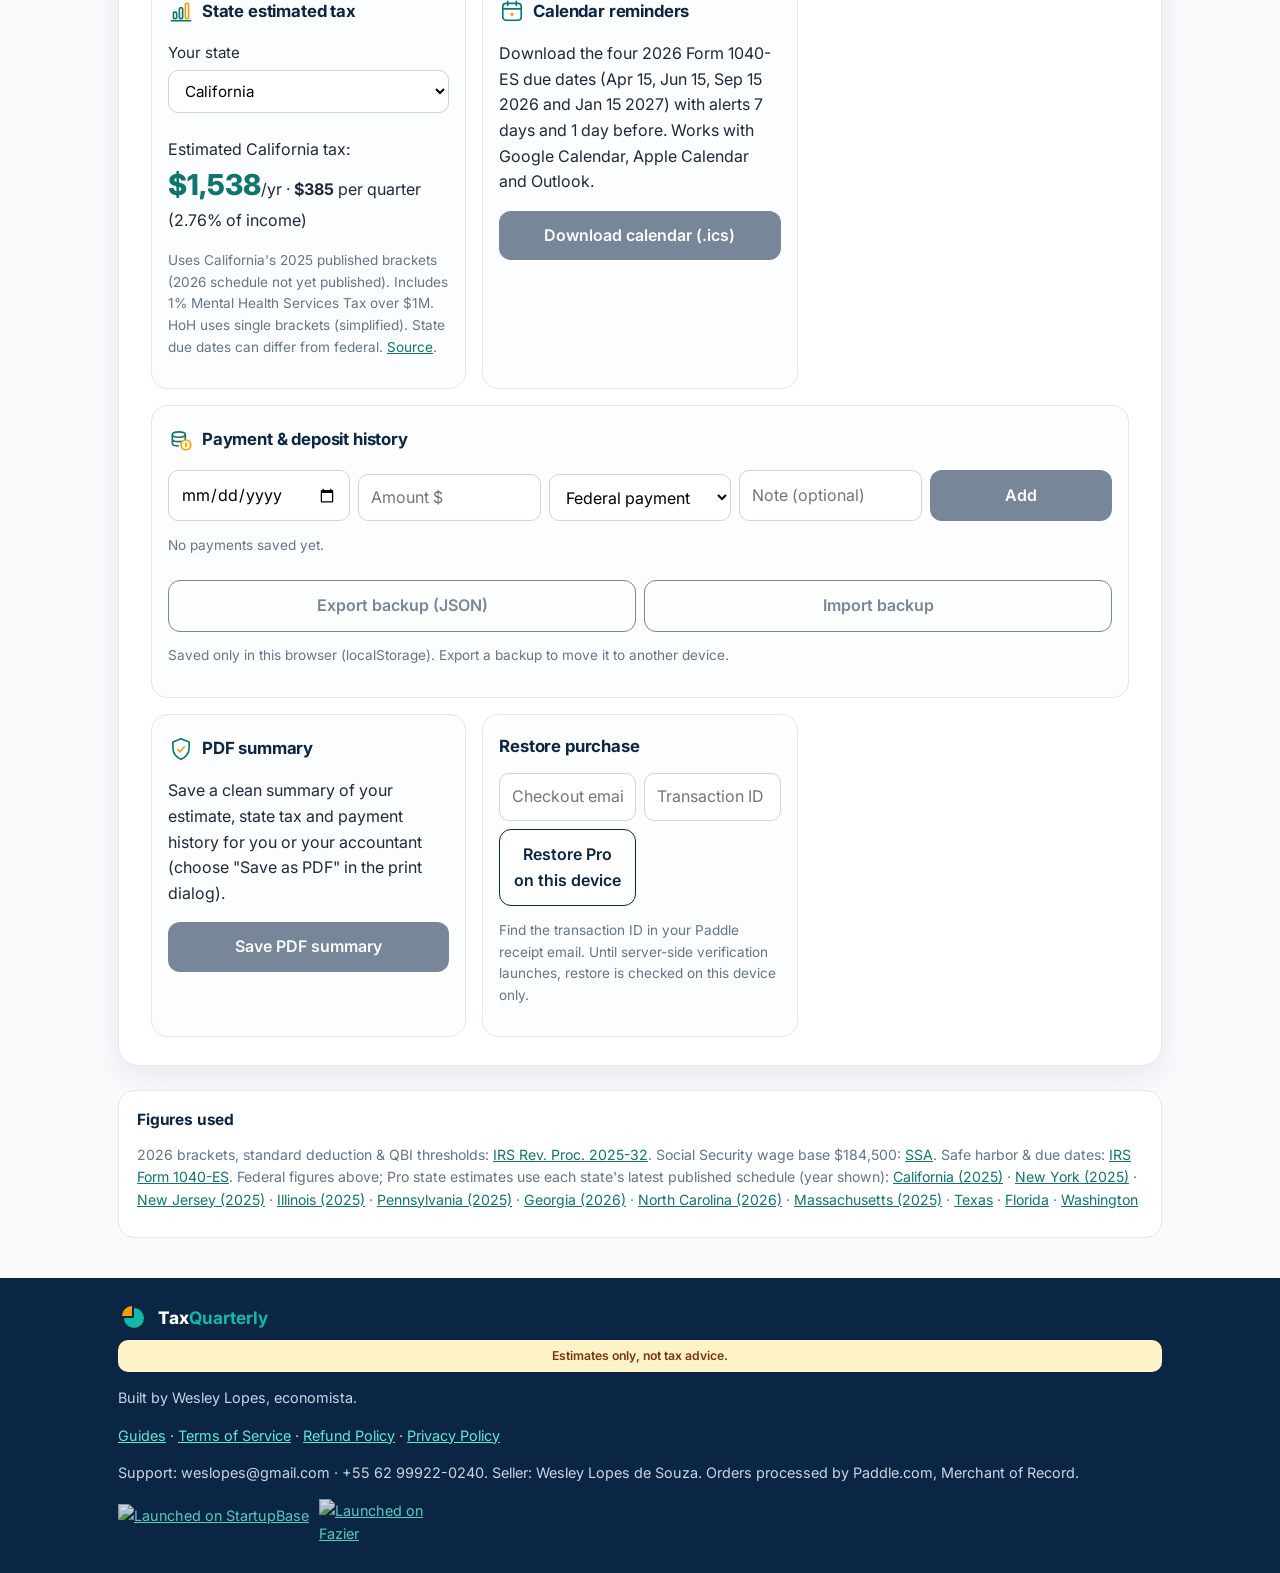
==== commit 6c067f41: "Footer: StartupBase + Fazier launch badges" ====
--- a/index.html
+++ b/index.html
@@ -62,5 +62,5 @@
 </main></div>
 <footer><div class="wrap"><a class="brand" href="index.html"><img src="assets/logo.svg" alt="" width="32" height="32"><span>Tax<b>Quarterly</b></span></a><div class="disclaimer">Estimates only, not tax advice.</div><p>Built by Wesley Lopes, economista.</p>
 <p class="links"><a href="guides/">Guides</a> · <a href="terms.html">Terms of Service</a> · <a href="refund.html">Refund Policy</a> · <a href="privacy.html">Privacy Policy</a></p>
-<p>Support: weslopes@gmail.com · +55 62 99922-0240. Seller: Wesley Lopes de Souza. Orders processed by Paddle.com, Merchant of Record.</p></div></footer>
+<p>Support: weslopes@gmail.com · +55 62 99922-0240. Seller: Wesley Lopes de Souza. Orders processed by Paddle.com, Merchant of Record.</p><div class="launch-badges" style="display:flex;gap:10px;align-items:center;flex-wrap:wrap;margin-top:12px;opacity:.85"><a href="https://startupbase.io/products/taxquarterly?utm_source=startupbase&amp;utm_medium=badge&amp;utm_campaign=launch-badge-light" target="_blank" rel="noopener noreferrer"><img src="https://statics.startupbase.io/site/badges/launched-on-sb.svg" alt="Launched on StartupBase" height="36" style="height:36px;width:auto;display:block" loading="lazy"></a><a href="https://fazier.com" target="_blank" rel="noopener noreferrer"><img src="https://fazier.com/api/v1//public/badges/launch_badges.svg?badge_type=launched&amp;theme=light" alt="Launched on Fazier" width="110" style="width:110px;height:auto;display:block" loading="lazy"></a></div></div></footer>
 <script type="module" src="src/ui.js"></script><script type="module" src="src/pro.js"></script></body></html>
